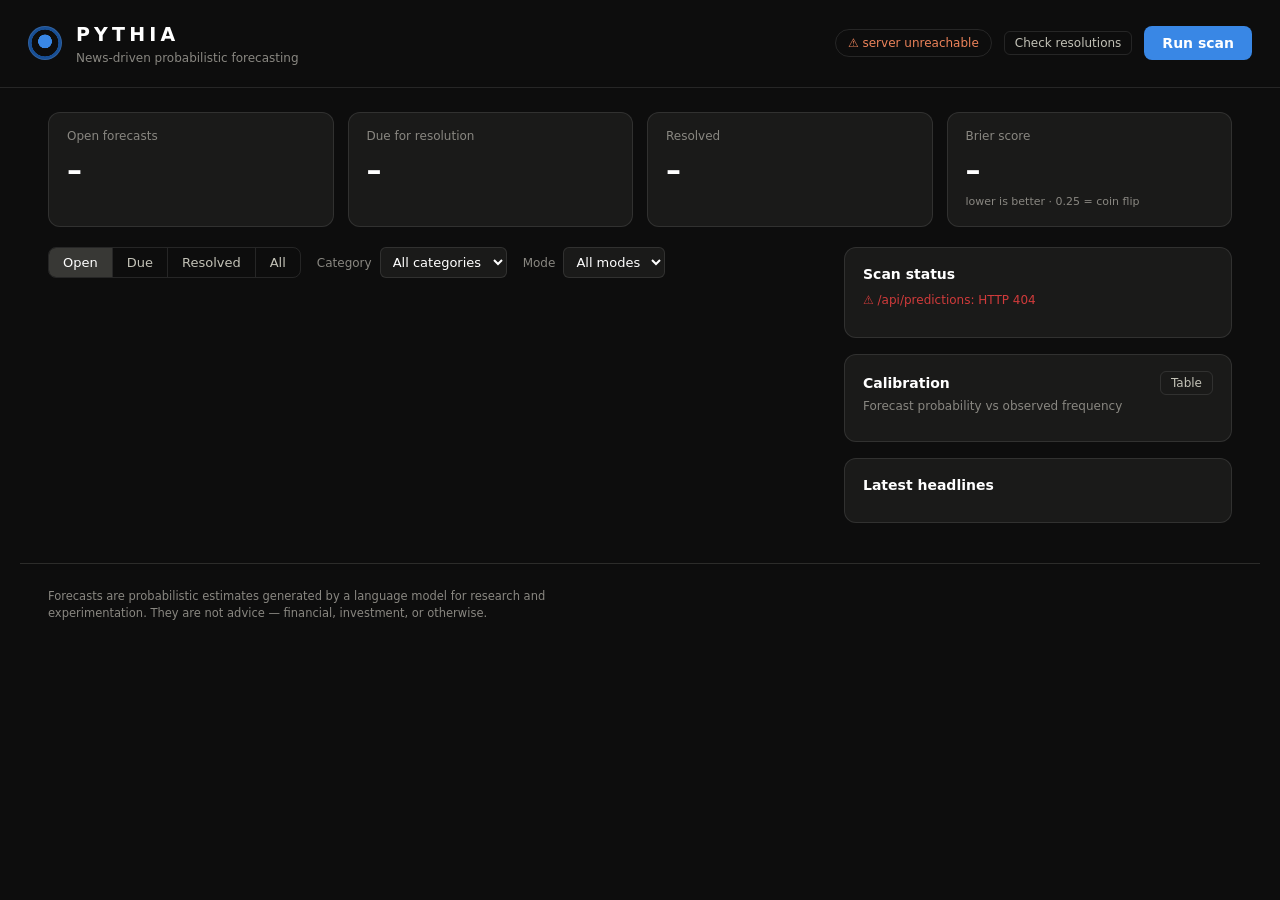
==== static/index.html @ d2e68dcf "Initial commit: Pythia — self-measuring news forecasting system Three-mode probabilistic forecasting" ====
<!DOCTYPE html>
<html lang="en">
<head>
<meta charset="utf-8">
<meta name="viewport" content="width=device-width, initial-scale=1">
<meta name="color-scheme" content="dark">
<title>Pythia</title>
<link rel="icon" href="data:image/svg+xml,%3Csvg xmlns='http://www.w3.org/2000/svg' viewBox='0 0 16 16'%3E%3Ccircle cx='8' cy='8' r='7' fill='%233987e5'/%3E%3Ccircle cx='8' cy='8' r='3' fill='%230d0d0d'/%3E%3C/svg%3E">
<link rel="stylesheet" href="style.css">
</head>
<body>
<header class="topbar">
  <div class="brand">
    <span class="brand-mark" aria-hidden="true"></span>
    <div>
      <h1>PYTHIA</h1>
      <p class="tagline">News-driven probabilistic forecasting</p>
    </div>
  </div>
  <div class="topbar-actions">
    <span id="provider-badge" class="provider-badge" title="Active oracle backend">…</span>
    <button id="check-btn" class="btn-ghost" type="button"
            title="Ask the oracle to propose resolutions for open forecasts">Check resolutions</button>
    <button id="scan-btn" class="btn-primary" type="button">Run scan</button>
  </div>
</header>

<main>
  <section class="kpi-row" aria-label="Key figures">
    <div class="stat-tile"><p class="stat-label">Open forecasts</p><p class="stat-value" id="stat-open">–</p></div>
    <div class="stat-tile"><p class="stat-label">Due for resolution</p><p class="stat-value" id="stat-due">–</p></div>
    <div class="stat-tile"><p class="stat-label">Resolved</p><p class="stat-value" id="stat-resolved">–</p></div>
    <div class="stat-tile"><p class="stat-label">Brier score</p><p class="stat-value" id="stat-brier">–</p><p class="stat-sub">lower is better · 0.25 = coin flip</p><p class="stat-sub" id="stat-brier-modes"></p></div>
  </section>

  <div class="layout">
    <section class="main-col" aria-label="Forecasts">
      <!-- Filters sit directly above the only content they scope: the list. -->
      <div class="filter-row" aria-label="Filters">
        <div class="segmented" role="tablist" aria-label="Forecast status">
          <button type="button" role="tab" data-status="open" aria-selected="true">Open</button>
          <button type="button" role="tab" data-status="due" aria-selected="false">Due</button>
          <button type="button" role="tab" data-status="resolved" aria-selected="false">Resolved</button>
          <button type="button" role="tab" data-status="all" aria-selected="false">All</button>
        </div>
        <label class="cat-filter">Category
          <select id="category-filter"><option value="all">All categories</option></select>
        </label>
        <label class="cat-filter">Mode
          <select id="mode-filter"><option value="all">All modes</option></select>
        </label>
        <span id="forecast-count" class="filter-count"></span>
      </div>
      <section id="forecast-list" class="forecast-list" aria-live="polite"></section>
    </section>

    <aside class="sidebar">
      <div class="card" id="scan-card">
        <h2>Scan status</h2>
        <div id="scan-status"><p class="empty">No scans yet. Run one to consult the oracle.</p></div>
      </div>

      <div class="card">
        <div class="card-head">
          <h2>Calibration</h2>
          <button id="calibration-toggle" class="btn-ghost" type="button" aria-pressed="false">Table</button>
        </div>
        <p class="card-sub">Forecast probability vs observed frequency</p>
        <div id="calibration-chart"></div>
        <div id="calibration-table" hidden></div>
      </div>

      <div class="card">
        <h2>Latest headlines</h2>
        <ul id="article-list" class="article-list"></ul>
        <button id="articles-more" class="btn-ghost" type="button" hidden>Show more</button>
      </div>
    </aside>
  </div>
</main>

<footer>
  <p>Forecasts are probabilistic estimates generated by a language model for research and
  experimentation. They are not advice — financial, investment, or otherwise.</p>
</footer>

<div id="tooltip" class="tooltip" role="status" hidden></div>
<script src="app.js"></script>
</body>
</html>
---- static/style.css ----
/* Pythia — committed dark "observatory" theme.
   Color tokens are the dataviz reference palette's dark instance (validated). */

:root {
  color-scheme: dark;
  --page: #0d0d0d;
  --surface: #1a1a19;
  --ink: #ffffff;
  --ink-2: #c3c2b7;
  --muted: #898781;
  --grid: #2c2c2a;
  --baseline: #383835;
  --border: rgba(255, 255, 255, 0.10);

  /* categorical slots (dark) — fixed category mapping, never cycled */
  --cat-geopolitics: #3987e5;
  --cat-economy: #d95926;
  --cat-markets: #199e70;
  --cat-technology: #c98500;
  --cat-energy: #d55181;
  --cat-climate: #008300;
  --cat-society: #9085e9;
  --cat-security: #e66767;

  /* sequential blue (meter fill + track, same ramp; 600 is the darkest
     step that still clears the 2:1 near-surface floor on dark) */
  --seq-400: #3987e5;
  --seq-600: #184f95;

  /* status (fixed, always icon + label) */
  --status-good: #0ca30c;
  --status-serious: #ec835a;
  --status-critical: #d03b3b;

  --radius: 12px;
  --font: system-ui, -apple-system, "Segoe UI", sans-serif;
}

* { box-sizing: border-box; }

body {
  margin: 0;
  background: var(--page);
  color: var(--ink);
  font-family: var(--font);
  font-size: 14px;
  line-height: 1.5;
}

/* --- header --- */
.topbar {
  display: flex;
  align-items: center;
  justify-content: space-between;
  gap: 16px;
  flex-wrap: wrap;
  padding: 20px 28px;
  border-bottom: 1px solid var(--border);
}
.brand { display: flex; align-items: center; gap: 14px; }
.brand-mark {
  width: 34px; height: 34px; border-radius: 50%;
  background: radial-gradient(circle at 50% 45%, var(--seq-400) 0 28%, transparent 30%),
              radial-gradient(circle at 50% 50%, transparent 58%, var(--seq-600) 60% 100%);
  border: 1px solid var(--border);
}
.brand h1 {
  margin: 0;
  font-size: 19px;
  font-weight: 600;
  letter-spacing: 0.22em;
}
.tagline { margin: 0; color: var(--muted); font-size: 12px; }
.topbar-actions { display: flex; align-items: center; gap: 12px; }
.provider-badge {
  font-size: 12px;
  color: var(--ink-2);
  border: 1px solid var(--border);
  border-radius: 999px;
  padding: 4px 12px;
  white-space: nowrap;
}
.provider-badge.offline { color: var(--status-serious); }

/* --- buttons --- */
.btn-primary {
  font: 600 14px var(--font);
  color: #fff;
  background: var(--seq-400);
  border: none;
  border-radius: 8px;
  padding: 9px 18px;
  cursor: pointer;
}
.btn-primary:hover { filter: brightness(1.1); }
.btn-primary:disabled { background: var(--baseline); color: var(--muted); cursor: default; }
.btn-ghost {
  font: 500 12px var(--font);
  color: var(--ink-2);
  background: none;
  border: 1px solid var(--border);
  border-radius: 6px;
  padding: 4px 10px;
  cursor: pointer;
}
.btn-ghost:hover:not(:disabled) { color: var(--ink); border-color: var(--muted); }
.btn-ghost[aria-pressed="true"] { color: var(--ink); background: var(--baseline); }
.btn-ghost:disabled { color: var(--muted); cursor: default; }

/* --- layout --- */
main { max-width: 1240px; margin: 0 auto; padding: 24px 28px 40px; }
.layout {
  display: grid;
  grid-template-columns: minmax(0, 2fr) minmax(280px, 1fr);
  gap: 20px;
  align-items: start;
}
@media (max-width: 900px) { .layout { grid-template-columns: 1fr; } }

/* --- stat tiles --- */
.kpi-row {
  display: grid;
  grid-template-columns: repeat(auto-fit, minmax(170px, 1fr));
  gap: 14px;
  margin-bottom: 20px;
}
.stat-tile {
  background: var(--surface);
  border: 1px solid var(--border);
  border-radius: var(--radius);
  padding: 14px 18px;
}
.stat-label { margin: 0 0 2px; color: var(--muted); font-size: 12px; }
.stat-value { margin: 0; font-size: 30px; font-weight: 600; }
.stat-sub { margin: 2px 0 0; color: var(--muted); font-size: 11px; }

/* --- main column & filter row --- */
.main-col { display: flex; flex-direction: column; gap: 14px; min-width: 0; }
.filter-row {
  display: flex;
  align-items: center;
  gap: 16px;
  flex-wrap: wrap;
}
.segmented {
  display: inline-flex;
  border: 1px solid var(--border);
  border-radius: 8px;
  overflow: hidden;
}
.segmented button {
  font: 500 13px var(--font);
  color: var(--ink-2);
  background: none;
  border: none;
  padding: 7px 14px;
  cursor: pointer;
}
.segmented button + button { border-left: 1px solid var(--border); }
.segmented button[aria-selected="true"] { background: var(--baseline); color: var(--ink); }
.cat-filter { color: var(--muted); font-size: 12px; display: flex; align-items: center; gap: 8px; }
.cat-filter select {
  font: 13px var(--font);
  color: var(--ink);
  background: var(--surface);
  border: 1px solid var(--border);
  border-radius: 6px;
  padding: 6px 8px;
}
.filter-count { color: var(--muted); font-size: 12px; margin-left: auto; }

/* --- forecast cards --- */
.forecast-list { display: flex; flex-direction: column; gap: 14px; min-width: 0; }
.forecast-list.refreshing { opacity: 0.55; }
.forecast-card {
  background: var(--surface);
  border: 1px solid var(--border);
  border-radius: var(--radius);
  padding: 16px 20px;
}
.fc-meta {
  display: flex;
  align-items: center;
  gap: 10px;
  flex-wrap: wrap;
  font-size: 12px;
  color: var(--muted);
}
.cat-chip { display: inline-flex; align-items: center; gap: 6px; color: var(--ink-2); }
.cat-dot { width: 9px; height: 9px; border-radius: 50%; display: inline-block; }
.mode-chip {
  color: var(--ink-2);
  border: 1px solid var(--border);
  border-radius: 999px;
  padding: 1px 9px;
  font-size: 11px;
}
.badge-due { color: var(--status-serious); font-weight: 600; }
.badge-hit { color: var(--status-good); font-weight: 600; }
.badge-miss { color: var(--status-critical); font-weight: 600; }
.fc-statement { margin: 8px 0 12px; font-size: 16px; font-weight: 600; line-height: 1.4; overflow-wrap: anywhere; }
.fc-prob-row { display: flex; align-items: center; gap: 14px; }
.fc-prob { font-size: 22px; font-weight: 600; min-width: 58px; }
.meter {
  flex: 1;
  height: 8px;
  border-radius: 4px;
  background: var(--seq-600); /* unfilled track: darker step of the same ramp */
  overflow: hidden;
}
.meter-fill { height: 100%; border-radius: 4px 0 0 4px; background: var(--seq-400); }
.fc-revision { margin: 6px 0 0; color: var(--muted); font-size: 12px; overflow-wrap: anywhere; }
.fc-revision span { color: var(--ink-2); }
.fc-rationale { margin: 10px 0 0; color: var(--ink-2); font-size: 13px; overflow-wrap: anywhere; }
.fc-basis { margin: 8px 0 0; color: var(--ink-2); font-size: 12.5px; overflow-wrap: anywhere; }
.fc-basis strong { color: var(--ink); font-weight: 600; }
.fc-evidence { margin: 10px 0 0; padding: 0; list-style: none; font-size: 12px; }
.fc-evidence li { margin-top: 3px; color: var(--muted); }
.fc-evidence a { color: var(--ink-2); text-decoration: none; }
.fc-evidence a:hover { color: var(--ink); text-decoration: underline; }
.fc-actions { display: flex; align-items: center; gap: 10px; margin-top: 12px; flex-wrap: wrap; }
.fc-actions .hint { color: var(--muted); font-size: 12px; }
.fc-resolution-note { color: var(--muted); font-size: 12px; margin: 8px 0 0; }
.fc-error { color: var(--status-critical); font-size: 12px; margin: 8px 0 0; overflow-wrap: anywhere; }
.fc-proposal {
  margin-top: 12px;
  padding: 10px 14px;
  border: 1px solid var(--border);
  border-left: 3px solid var(--seq-400);
  border-radius: 8px;
  background: var(--page);
}
.fc-proposal-head { margin: 0; font-size: 13px; }
.fc-proposal-note { margin: 6px 0 0; color: var(--ink-2); font-size: 12.5px; overflow-wrap: anywhere; }
.fc-proposal .fc-actions { margin-top: 10px; }

.empty {
  color: var(--muted);
  font-size: 13px;
  margin: 0;
}
.empty-state {
  background: var(--surface);
  border: 1px dashed var(--baseline);
  border-radius: var(--radius);
  padding: 36px 24px;
  text-align: center;
  color: var(--muted);
}

/* --- sidebar cards --- */
.sidebar { display: flex; flex-direction: column; gap: 16px; min-width: 0; }
.card {
  background: var(--surface);
  border: 1px solid var(--border);
  border-radius: var(--radius);
  padding: 16px 18px;
}
.card h2 { margin: 0; font-size: 14px; font-weight: 600; }
.card-head { display: flex; align-items: center; justify-content: space-between; }
.card-sub { margin: 2px 0 10px; color: var(--muted); font-size: 12px; }
.scan-line { margin: 6px 0 0; font-size: 13px; color: var(--ink-2); }
.scan-line .when { color: var(--muted); font-size: 12px; }
.scan-error { color: var(--status-critical); font-size: 12px; margin-top: 6px; overflow-wrap: anywhere; }

.article-list { margin: 10px 0 0; padding: 0; list-style: none; }
.digest-toggle { margin-top: 10px; }
.digest-caption { margin: 10px 0 0; color: var(--muted); font-size: 11.5px; }
.digest-list { max-height: 340px; overflow-y: auto; padding-right: 6px; }
#articles-more { margin-top: 10px; }
.article-list li { padding: 7px 0; border-top: 1px solid var(--grid); overflow-wrap: anywhere; }
.article-list li:first-child { border-top: none; padding-top: 2px; }
.article-list a { color: var(--ink-2); font-size: 13px; text-decoration: none; }
.article-list a:hover { color: var(--ink); text-decoration: underline; }
.article-meta { display: block; color: var(--muted); font-size: 11px; margin-top: 1px; }

/* --- calibration chart --- */
#calibration-chart svg { display: block; width: 100%; height: auto; }
.axis-label { fill: var(--muted); font: 11px var(--font); }
.tick-label { fill: var(--muted); font: 10px var(--font); font-variant-numeric: tabular-nums; }
.cal-table { width: 100%; border-collapse: collapse; font-size: 12px; margin-top: 8px; }
.cal-table th {
  text-align: right; color: var(--muted); font-weight: 500;
  border-bottom: 1px solid var(--baseline); padding: 4px 6px;
}
.cal-table td {
  text-align: right; color: var(--ink-2); padding: 4px 6px;
  border-bottom: 1px solid var(--grid); font-variant-numeric: tabular-nums;
}
.cal-table th:first-child, .cal-table td:first-child { text-align: left; }

/* --- tooltip --- */
.tooltip {
  position: fixed;
  z-index: 10;
  background: var(--surface);
  border: 1px solid var(--border);
  border-radius: 8px;
  padding: 8px 12px;
  font-size: 12px;
  color: var(--ink-2);
  pointer-events: none;
  max-width: 260px;
  box-shadow: 0 4px 16px rgba(0, 0, 0, 0.5);
}
.tooltip .tt-value { color: var(--ink); font-weight: 600; font-size: 13px; }

footer {
  max-width: 1240px;
  margin: 0 auto;
  padding: 12px 28px 28px;
  color: var(--muted);
  font-size: 11.5px;
  border-top: 1px solid var(--grid);
}
footer p { max-width: 70ch; }
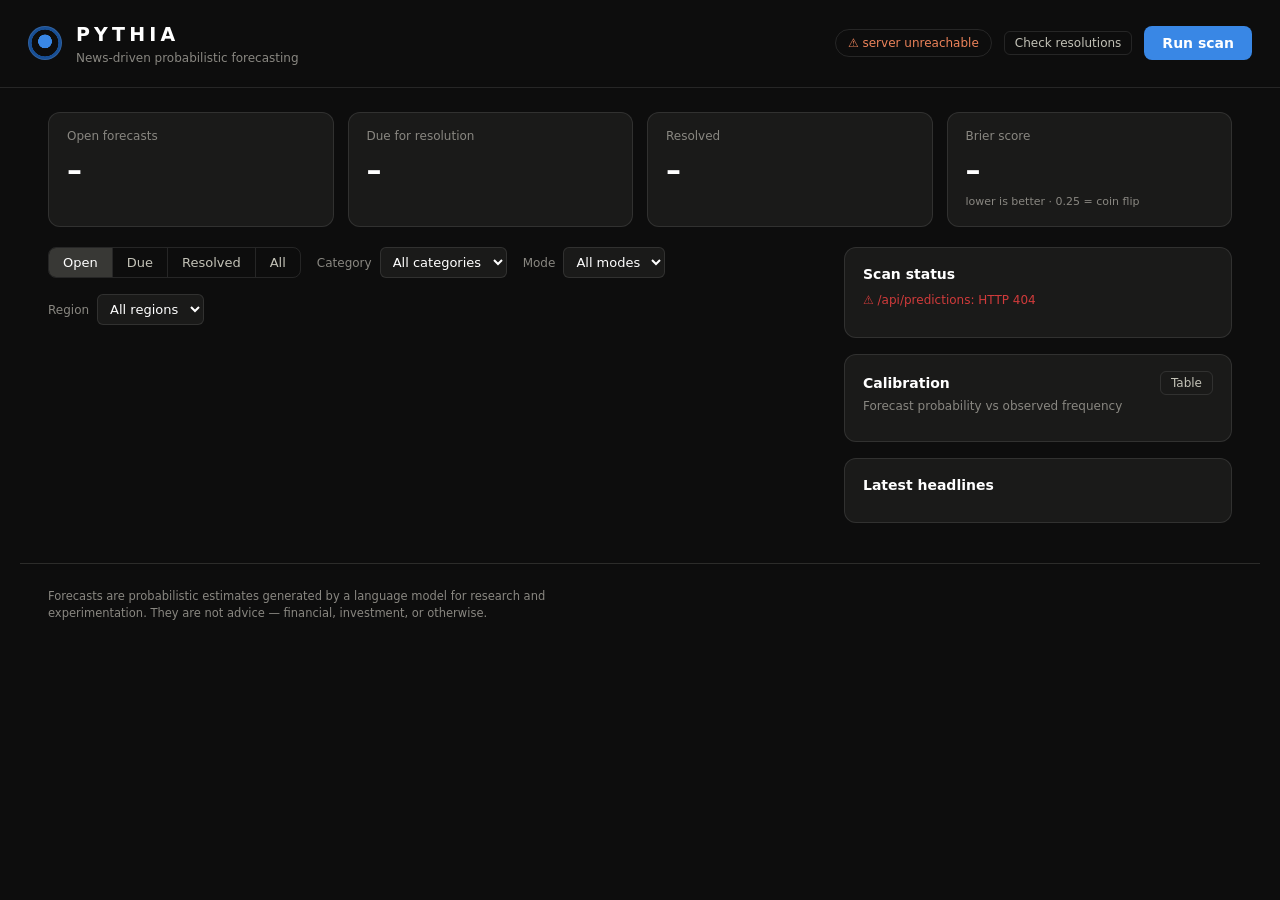
==== commit b9c67432: "Geopolitical OSINT expansion: 48 sources, regions, honest batching - feeds.txt grows 24 -> 48 verifi" ====
--- a/static/index.html
+++ b/static/index.html
@@ -49,6 +49,9 @@
         <label class="cat-filter">Mode
           <select id="mode-filter"><option value="all">All modes</option></select>
         </label>
+        <label class="cat-filter">Region
+          <select id="region-filter"><option value="all">All regions</option></select>
+        </label>
         <span id="forecast-count" class="filter-count"></span>
       </div>
       <section id="forecast-list" class="forecast-list" aria-live="polite"></section>
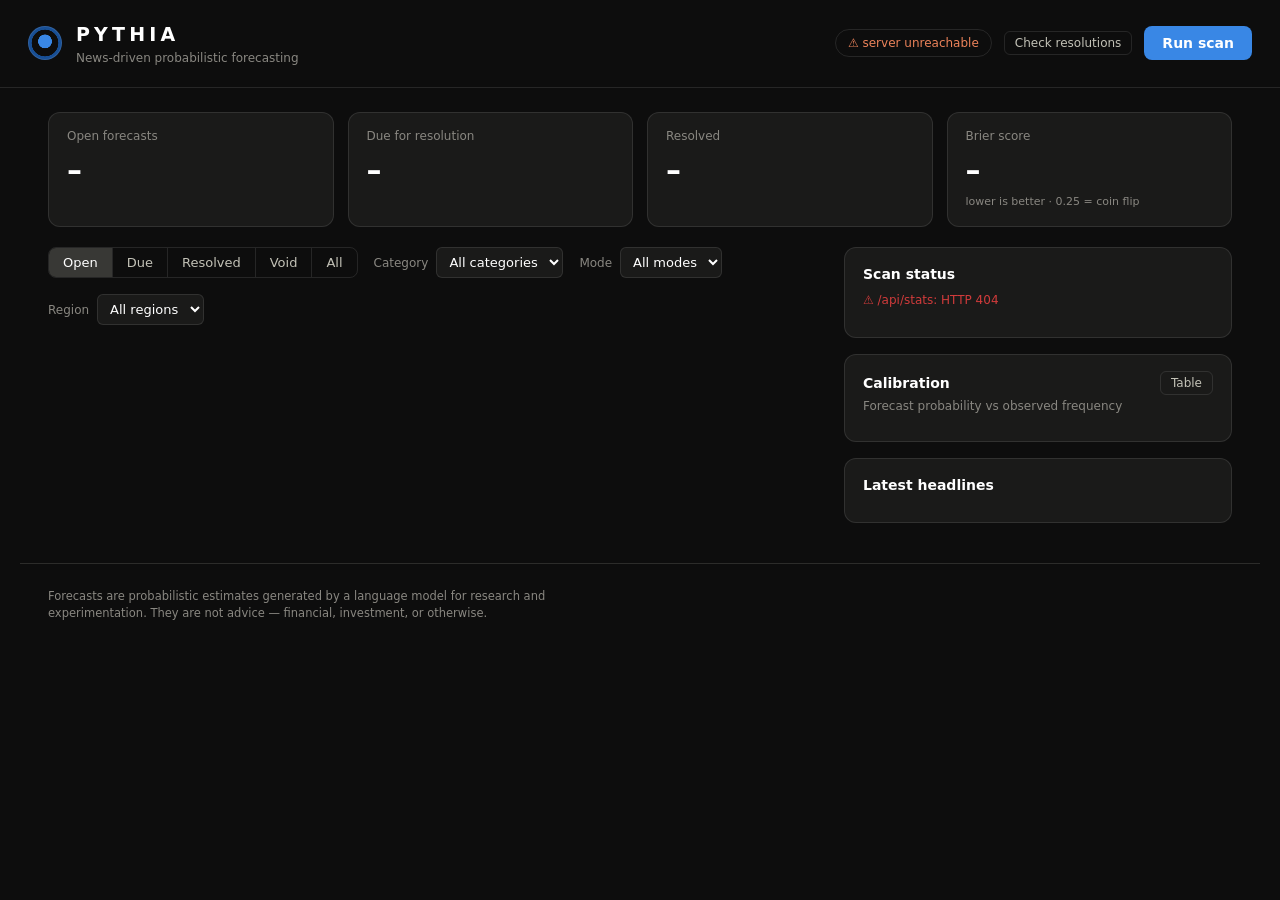
==== commit e5659483: "Add a void state for forecasts that cannot be scored Some statements a model produces have no clean " ====
--- a/static/index.html
+++ b/static/index.html
@@ -29,7 +29,7 @@
   <section class="kpi-row" aria-label="Key figures">
     <div class="stat-tile"><p class="stat-label">Open forecasts</p><p class="stat-value" id="stat-open">–</p></div>
     <div class="stat-tile"><p class="stat-label">Due for resolution</p><p class="stat-value" id="stat-due">–</p></div>
-    <div class="stat-tile"><p class="stat-label">Resolved</p><p class="stat-value" id="stat-resolved">–</p></div>
+    <div class="stat-tile"><p class="stat-label">Resolved</p><p class="stat-value" id="stat-resolved">–</p><p class="stat-sub" id="stat-void"></p></div>
     <div class="stat-tile"><p class="stat-label">Brier score</p><p class="stat-value" id="stat-brier">–</p><p class="stat-sub">lower is better · 0.25 = coin flip</p><p class="stat-sub" id="stat-brier-modes"></p></div>
   </section>
 
@@ -41,6 +41,7 @@
           <button type="button" role="tab" data-status="open" aria-selected="true">Open</button>
           <button type="button" role="tab" data-status="due" aria-selected="false">Due</button>
           <button type="button" role="tab" data-status="resolved" aria-selected="false">Resolved</button>
+          <button type="button" role="tab" data-status="void" aria-selected="false">Void</button>
           <button type="button" role="tab" data-status="all" aria-selected="false">All</button>
         </div>
         <label class="cat-filter">Category
--- a/static/style.css
+++ b/static/style.css
@@ -267,6 +267,17 @@
 .digest-toggle { margin-top: 10px; }
 .digest-caption { margin: 10px 0 0; color: var(--muted); font-size: 11.5px; }
 .digest-list { max-height: 340px; overflow-y: auto; padding-right: 6px; }
+.digest-signals {
+  margin: 8px 0 0;
+  padding: 10px 12px;
+  background: var(--page);
+  border: 1px solid var(--hairline);
+  border-radius: 8px;
+  font: 11.5px/1.6 ui-monospace, "SF Mono", Menlo, monospace;
+  color: var(--ink-2);
+  white-space: pre-wrap;
+  overflow-wrap: anywhere;
+}
 #articles-more { margin-top: 10px; }
 .article-list li { padding: 7px 0; border-top: 1px solid var(--grid); overflow-wrap: anywhere; }
 .article-list li:first-child { border-top: none; padding-top: 2px; }
@@ -314,3 +325,17 @@
   border-top: 1px solid var(--grid);
 }
 footer p { max-width: 70ch; }
+
+/* --- void: retired without a score --- */
+.badge-void { color: var(--muted); font-weight: 600; }
+.fc-void-note { margin: 10px 0 0; color: var(--muted); font-size: 12.5px; overflow-wrap: anywhere; }
+.fc-void-note strong { color: var(--ink-2); font-weight: 600; }
+.void-form { display: flex; gap: 8px; margin-top: 10px; width: 100%; flex-wrap: wrap; }
+.void-form input {
+  flex: 1; min-width: 220px;
+  font: 13px var(--font); color: var(--ink);
+  background: var(--page); border: 1px solid var(--border);
+  border-radius: 6px; padding: 7px 10px;
+}
+.void-form input:focus { outline: 2px solid var(--seq-400); outline-offset: 1px; }
+.forecast-card.is-void { opacity: 0.72; }
